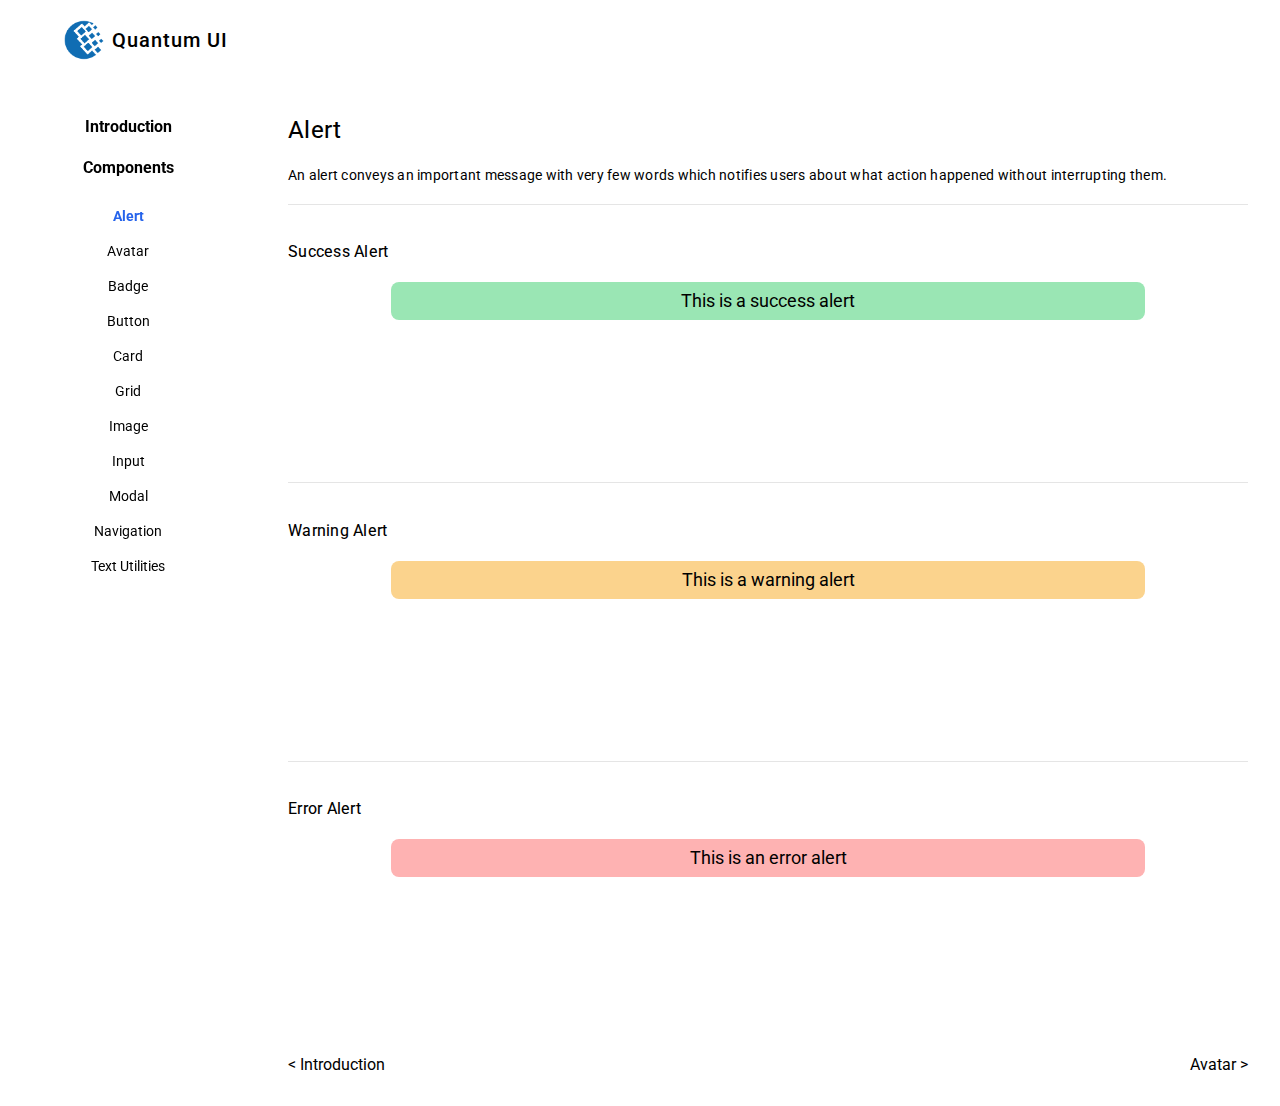
==== alert.html @ 5d537425 "Initial Commit" ====
<!DOCTYPE html>
<html lang="en">
<head>
    <meta charset="UTF-8">
    <meta http-equiv="X-UA-Compatible" content="IE=edge">
    <meta name="viewport" content="width=device-width, initial-scale=1.0">
    <title>Quantum UI</title>
    <link rel="stylesheet" href="style.css">
    <link rel="stylesheet" href="components/components.css">
    <link rel="icon" href="./static/images/logo3.png" type="image/icon type">
    <link rel="stylesheet" href="//use.fontawesome.com/releases/v5.15.3/css/all.css">
</head>
<body>
    <div class="main">
        <nav class="navigation">
            <a class="link" href="./index.html">
                <div class="brand-name">
                    <img class="img-logo" src="static/images/logo3.png" />
                    <span class="navbrand">Quantum UI</span>
                </div>
            </a>
            <!-- <ul class="list-non-bullet">
                <li class="list-item-inline"><a class="link" href="#">Home</a></li>
                <li class="list-item-inline"><a class="link" href="./introduction.html">Docs</a></li>
                <li class="list-item-inline"><a class="link" href="#"><i class="fab fa-github fa-lg"></i></a></li>
            </ul> -->
        </nav>
        <div class="sidebar">
            <h4 style="text-align:center"><a class="link" href="index.html">Introduction</a></h4>
            <h4 style="text-align:center">Components</h4>
            <ul class="list-non-bullet list-sidebar">
                <li class="sidebar-item">
                    <a class="sidebar-link link-active" href="./alert.html">Alert</a>
                </li>
                <li class="sidebar-item">
                    <a class="sidebar-link" href="./avatar.html">Avatar</a>
                </li>
                <li class="sidebar-item">
                    <a class="sidebar-link" href="./badge.html">Badge</a>
                </li>
                <li class="sidebar-item">
                    <a class="sidebar-link" href="./button.html">Button</a>
                </li>
                <li class="sidebar-item">
                    <a class="sidebar-link" href="./card.html">Card</a>
                </li>
                <li class="sidebar-item">
                    <a class="sidebar-link" href="./grid.html">Grid</a>
                </li>
                <li class="sidebar-item">
                    <a class="sidebar-link" href="./image.html">Image</a>
                </li>
                <li class="sidebar-item">
                    <a class="sidebar-link" href="./input.html">Input</a>
                </li>
                <li class="sidebar-item">
                    <a class="sidebar-link" href="./modal.html">Modal</a>
                </li>
                <li class="sidebar-item">
                    <a class="sidebar-link" href="./navigation.html">Navigation</a>
                </li>
                <li class="sidebar-item">
                    <a class="sidebar-link" href="./text-utilities.html">Text Utilities</a>
                </li>
            </ul>
        </div>

        <div class="component-desc">
            <h2 class="heading">Alert</h2>
            <div class="description">An alert conveys an important message with very few words which notifies users about what action happened without interrupting them.</div>
            <div class="divider"></div>
            <div class="alert-container">
                <h4 class="heading">Success Alert</h4>
                <div style="width:75%; margin:0 auto" class="alert alert-success">
                    This is a success alert
                </div>
                <div class="carbon-container">
                    <iframe class="iframe"
                        src="https://carbon.now.sh/embed?bg=rgba%28255%2C255%2C255%2C0%29&t=blackboard&wt=none&l=javascript&ds=false&dsyoff=20px&dsblur=68px&wc=true&wa=true&pv=0px&ph=0px&ln=false&fl=1&fm=Hack&fs=14.5px&lh=133%25&si=false&es=2x&wm=false&code=%253Cdiv%2520class%253D%2522alert%2520alert-success%2522%253EThis%2520is%2520a%2520success%2520alert%253C%252Fdiv%253E"
                        style="width: 100%;height:110px;border:0; transform: scale(1); overflow:hidden;"
                        sandbox="allow-scripts allow-same-origin">
                    </iframe>   
                </div>
                <div class="divider"></div>
                <h4 class="heading">Warning Alert</h4>
                <div style="width:75%; margin:0 auto" class="alert alert-warning">
                    This is a warning alert
                </div>
                <div class="carbon-container">
                    <iframe class="iframe"
                        src="https://carbon.now.sh/embed?bg=rgba%28255%2C255%2C255%2C0%29&t=blackboard&wt=none&l=javascript&ds=false&dsyoff=20px&dsblur=68px&wc=true&wa=true&pv=0px&ph=0px&ln=false&fl=1&fm=Hack&fs=14.5px&lh=133%25&si=false&es=2x&wm=false&code=%253Cdiv%2520class%253D%2522alert%2520alert-warning%2522%253EThis%2520is%2520a%2520warning%2520alert%253C%252Fdiv%253E"
                        style="width: 100%;height:110px;border:0; transform: scale(1); overflow:hidden;"
                        sandbox="allow-scripts allow-same-origin">
                    </iframe>
                </div>
                <div class="divider"></div>
                <h4 class="heading">Error Alert</h4>
                <div style="width:75%; margin:0 auto" class="alert alert-error">
                    This is an error alert
                </div>
                <div class="carbon-container">
                    <iframe class="iframe"
                        src="https://carbon.now.sh/embed?bg=rgba%28255%2C255%2C255%2C0%29&t=blackboard&wt=none&l=javascript&ds=false&dsyoff=20px&dsblur=68px&wc=true&wa=true&pv=0px&ph=0px&ln=false&fl=1&fm=Hack&fs=14.5px&lh=133%25&si=false&es=2x&wm=false&code=%253Cdiv%2520class%253D%2522alert%2520alert-error%2522%253EThis%2520is%2520an%2520error%2520alert%253C%252Fdiv%253E"
                        style="width: 100%;height:110px;border:0; transform: scale(1); overflow:hidden;"
                        sandbox="allow-scripts allow-same-origin">
                    </iframe>
                </div>

                <footer class="footer">
                    <a class="link footer-link" href="./index.html">< Introduction</a>
                    <a class="link footer-link"  href="./avatar.html">Avatar ></a>
                </footer>
            </div>
        </div>
    </div>
</body>
</html>
---- style.css ----
@import url('https://fonts.googleapis.com/css2?family=Roboto:wght@300;400;500;700&display=swap');

:root{
    --content-color:#F9FAFB;
    --nav-color:#111827;
}

body{
    margin:0;
    font-family: 'Roboto', sans-serif;
    /* background-color:var(--content-color); */
    box-sizing: border-box;
}

.main{
    display:grid;
    grid-template-columns: 20% 80%;
    grid-template-areas: 
                "nav nav "
                "sidebar description ";
    margin:auto;
    /* width:95% */
    
}

.intro{
    padding:1.5rem 0;
    width:100%;
    margin:0 auto;
    flex-grow: 1;
}

.import-url{
    border:1px solid black;
    padding:1rem;
    text-align:center;
    background-color:lightblue;
    font-size:17px;
    width:90%;
    word-break: break-all;
    margin: auto;
}

.navigation{
    padding:0.5rem 1rem;
    display: flex;
    justify-content:space-between;
    align-items:center;
    grid-area: nav;
    margin-bottom: 1rem;
    /* border-bottom: 1px solid var(--gray); */
    /* background-color:var(--primary-color); */
    /* color:white;
    background-color: #121214; */
}

.brand-name{
    display: inline-flex;
    align-items: center;
    margin:0.75rem 0;
    cursor: pointer;

}
.navbrand{
    margin-left:0.5rem;
    font-weight: 500;
    font-size: 1.25rem;
    letter-spacing: 1px;
}

.heading{
    font-weight:425;
    letter-spacing: 0.25px;
}

.img-logo{
    margin-left: 3rem;
    width: 2.5rem;
    padding:0;
}

.link{
    color:black;
    text-decoration:none;
}

.navigation .link:hover{
    font-weight: 700;
}

.navigation .active{
    font-weight: 700;
}

.sidebar{
    grid-area: sidebar;
    margin:0 auto;
    overflow-y:auto;
    height:100vh;
    position: sticky;
    top:5%;
}

.list-sidebar{
    margin-block-start: 0;
    margin-block-end: 0;
    padding-inline-start: 0;
    text-align: center;
}

.sidebar-item{
    padding:0.5rem 1rem;
}

.sidebar-link{
    color:black;
    text-decoration:none;
    font-size: 0.9rem;
    padding:0.5rem;
    /* font-weight: 400; */
}

.sidebar-link:hover{
    font-weight: bold;
    color: var(--primary-color);
}

.link-active{
    font-weight: bold;
    color: var(--primary-color);
}

.component-desc{
    display: flex;
    flex-direction: column;
    
    grid-area: description;
    padding:0 2rem;
    /* background-color: var(--content-color); */
}

.avatar-container{
    display: flex;
    justify-content:space-evenly;
    align-items:center;
}

.alert-container{
    display: flex;
    flex-direction: column;
    /* margin-top: 2rem; */
}

.carbon-container{
    max-width:100%;
    margin-top:2rem;
}

.btn-fl{
    width:40px;
    height:40px;
    border-radius: 50%;
    font-size: x-large;
    text-align: center;
    border:none;
    background-color:var(--dark-gray);
    cursor: pointer;
    margin:1rem 0 0;
}

.footer{
    display: flex;
    justify-content:space-between;
    margin:2rem 0;
}


.footer-link:hover{
    color: var(--primary-color);
    font-weight: bold;
}

.description{
    font-weight:400;
    font-size:0.9rem;
    line-height: 1.5rem;
    letter-spacing:0.25px;
}

.divider{
    background-color:rgba(0, 0, 0, 0.1);
    height:1px;
    margin: 1rem 0;
    width:100%;

}



@media screen and (max-width: 768px) {

    .sidebar{
        display:none;
    }

    .img-logo{
        margin-left:0.5rem;
    }

    .main{
        display:flex;
        flex-direction: column;
    }

    .intro{
        width:100%;
        margin:0 auto;
        flex-grow: 1;
    }
    
    .import-url{
        border:1px solid black;
        padding:1rem;
        text-align:center;
        background-color:lightblue;
        font-size:17px;
        width:80%;
        word-break: break-all;
        margin:auto;
    }

}
---- components/components.css ----
:root{
    --primary-color: #2563EB;
    /* --primary-color:#03045e; */
    --off-white: #F3F4F6;
    --dark-gray: #6B7280;
    --gray: gray;
}

body{
    box-sizing: border-box;
}

/* Avatars */

.avatar-circular{
    border-radius: 50%;
}

.avatar-rounded{
    border-radius: 15%;
}

.avatar-sm{
    width:50px;
    height:50px;
}

.avatar-md{
    width:75px;
    height:75px;
}

.avatar-lg{
    width:100px;
    height:100px;
}

/* Alerts */

.alert{
    border:1px solid transparent;
    padding:0.5rem 1rem;
    margin:0.5rem 0;
    border-radius: 0.5rem;
    text-align: center;
    width: 45%;
    font-size:1.1rem;
}

.alert-success{
    background-color:#9ae6b4;
}

.alert-warning{
    background-color:#fbd38d;
}

.alert-error{
    background-color:#feb2b2;
}

/* Badges */

.badge{
    border: 1px solid transparent;
    background-color: var(--gray);
    padding: 0.2rem 0.4rem;
    /* border-radius:0.2rem; */
    border-top-right-radius: 1rem;
    border-bottom-right-radius: 1rem;
    color:white;
    font-weight: bold;
    font-size:0.7rem;
    text-transform: uppercase;
    width: 30px;
}

.badge-icon{
    position:relative;
    display: flex;
    align-items: center;
    justify-content: center; 
    width: 50px;
    height: 50px;
    /*
    background: #dddddd;
    border: none;
    border-radius: 50%;
    margin:0.5rem 0; */
}

.badge-icon:hover{
    cursor:pointer;
}

.badge-icon:active{
    background-color: #cccccc;
}

.icon{
    width:35px;
    height:35px;
}

.badge-top{
    position:absolute;
    border: 2px solid white;
    top: 0px;
    right:3px;
    width: 20px;
    height: 20px;
    background: red;
    display: flex;
    justify-content:center;
    align-items: center;
    color:white;
    border-radius:50%;
    font-size: small;
}

.badge-avatar{
    position: relative;
    display: flex;
    width: 50px;
    height: 50px;
    border-radius: 50%;
    justify-content:center;
    align-items: center;
    margin:0 1rem;
}

.badge-bottom{
    position:absolute;
    border: 2px solid white;
    bottom:-2px;
    right:1px;
    width: 11px;
    height: 11px;
    display: flex;
    justify-content:center;
    align-items: center;
    color:white;
    border-radius:50%;
}

.online{
    background-color: rgb(4, 224, 4);
}

.offline{
    background-color: rgb(224, 4, 4);
}

.btn{
    border:none;
    padding:0.5rem 1rem;
    cursor:pointer;
    margin:0.5rem
}

.btn-sm{
    width:5rem;
    word-wrap: break-word;
}

.btn-md{
    width:7rem;
    word-wrap: break-word;
}

.btn-lg{
    width:9rem;
    word-wrap: break-word;
}

.btn:hover{
    /* border: 1px solid black; */
    opacity: 0.9;
}

.btn:active{
    transform: scale(0.98);
}

.btn-primary{
    background-color:var(--primary-color);
    border-radius: 0.25rem;
}

.btn-secondary{
    background-color:var(--gray);
    border-radius: 0.25rem;
}

.icon1{
    width:15px;
    height:15px;
}

.btn-icon{
    text-align: center;
    background-color:var(--off-white);
    border: 1px solid var(--dark-gray);
    border-radius: 0.25rem;
    padding:0.5rem 1rem;
}

.float-action{
    position: relative;
}

.btn-float{
    position: fixed;
    width:40px;
    height:40px;
    border-radius: 50%;
    bottom:0.5rem;
    right:1rem;
    font-size: x-large;
    text-align: center;
    border:none;
    outline:none;
    background-color:var(--dark-gray);
    cursor: pointer;
}

.btn-float:hover{
    transform: scale(1.1);
}

.btn-float:active{
    background-color:var(--primary-color);
}

/* Cards */

.card-list{
    display:flex;
    margin-bottom:3rem; 
    flex-wrap: wrap;
}

.card{
    border:1px solid var(--gray);
    position:relative;
    width:14rem;
    display: flex;
    flex-direction: column;
    /* height: 375px; */
    align-items: center;
    justify-content:center;
    margin:0 1rem;

}

.card-text{
    display: flex;
    flex-direction: column;
    justify-content: space-between;
    width: 100%;
    background-color:white;
}

.card-img{
    width:100%;
    /* height:280px; */
}

.card-title{
    padding:0;
    margin: 0.3rem 0;
}

.card-description{
    margin:0.3rem 0;
}

.card-price{
    margin:0;
    font-weight: bold;
}

.card-badge{
    position:absolute;
    top:30px;
    left:0px;
    background-color:var(--primary-color);
}

.card-dismiss{
    position:absolute;
    top:0px;
    right:5px;
    width:20px;
    height:20px;
    text-align: center;
}

.card-shadow{
    box-shadow: 0px 0px 20px black;
}

.card-horizontal{
    /* border:1px solid black; */
    position:relative;
    width:23rem;
    display: flex;
    /* align-items: center; */
    justify-content:center;
    margin:0 1rem;
}

.card-horizontal-img{
    width:10rem;
}

.card-text-horizontal{
    background-color:white;
}

/* Images */
.img-container{
    display: flex;
    justify-content: center;
    margin:2rem 0;
}

.img-responsive{
    width:40%;
    margin: 0 2rem;
}

.img-circular{
    margin: 0 1rem;
    border-radius:50%;
}

.img-small{
    width:75px;
    height:75px;
}

.img-medium{
    width:100px;
    height:100px;
}

.img-large{
    width:150px;
    height:150px;
}

/* Input */

.input-container{
    position:relative;
    margin:1rem 0;
}

.input-container .input-normal{
    padding:0.75rem 1rem;
    border:1px solid gray;
    outline:none;
    border-radius: 0.5rem;
    width:20%;
}

.input-normal:focus{
    border:2px solid var(--primary-color);
}

.input-container label{
    position: absolute;
    left: 0.75rem;
    top: 0.75rem;
    background-color: white;
    color: var(--gray);
    transition: all 0.2s ease-in-out;
}

.input-normal:focus+label {
    top:-8px;
    padding: 0 0.2rem;
    color:var(--primary-color);
}

.input-container .input-error{
    padding:0.75rem 1rem;
    border:1px solid red;
    outline:none;
    border-radius: 0.5rem;
    width:20%;
}

.input-error:focus{
    border:2px solid red;
}

.input-error:focus+label {
    top:-8px;
    padding: 0 0.3rem;
    color:red;
}

.input-container .label-error{
    color:#F87171;
}

/* Navigation */

.navbar{
    background-color:var(--primary-color);
    padding:0.5rem 1rem;
    display: flex;
    justify-content:space-between;
    align-items:center;
    color:white;
    border-radius:1rem;
}

.navbar .nav-brand{
    font-size:1.2rem;
    font-weight: 550;
    cursor: pointer;
}

.list-non-bullet{
    list-style: none;
    padding-inline-start: 0;
}

.list-item-inline{
    display: inline;
    margin:0 0.75rem;
}

.navbar .link{
    color:white;
    text-decoration:none;
}

.navbar .link:hover{
    border:1px solid var(--primary-color);
    background-color:#3B82F6;
    padding:0.3rem 0.75rem;
    border-radius:0.5rem;
    font-weight: bold;
}

.navbar .link-active{
    border:1px solid var(--primary-color);
    background-color:#3B82F6;
    padding:0.5rem 1rem;
    border-radius:0.5rem;
    font-weight: bold;
}


.modal{
    position: relative;
    display:flex;
    flex-direction: column;
    border:1px solid black;
    max-width: 70vh;
    height:auto;
    bottom:5%;
    margin:2.5rem 0 1rem;
}

.modal .modal-title{
    display:flex;
    background-color:black;
    color:white;
    padding:1rem 0.5rem;
    font-size: 1.25rem;
}

.modal-title > .btn-close{
    position:absolute;
    top:1.3rem;
    right:1rem;
    border: none;
    background-color: none;
    outline:none;
}

.modal-body{
    padding:1rem ;
}

.modal-body button{
    background-color:black;
    color:white;
    border:none;
    outline:none;
    padding:0.5rem 1rem;
    margin:1rem 0rem;
    font-size: 1rem;
}

.grid-column-3{
    display:grid;
    grid-template-columns: 1fr 1fr 1fr; 
    grid-gap:2rem;
}

.grid-column-2{
    display:grid;
    grid-template-columns: 1fr 1fr; 
    grid-gap:2rem;
}

.grid-item{
    /* border:1px solid black; */
    background-color: var(--dark-gray);
    height:15vh;
    padding:1rem;
}

/* Text Utilities */
.heading-lg{
    font-size:2rem;
    /* font-size: 26px; */
    font-weight: bold;
}

.heading-md{
    font-size:1.5rem;
    /* font-size: 20px; */
    font-weight: bold;
}
.heading-sm{
    font-size:1.25rem;
    /* font-size: 16px; */
    font-weight: bold;
}

.text-small{
    font-size:13.5px;
}

.text-gray{
    color:var(--dark-gray);
}

.text-left{
    text-align:left;
}

.text-centre{
    text-align:center;
}

.text-right{
    text-align:right;
}

.simple-list{
    border:1px solid black;
    border-bottom: none;
    /* border-radius:0.5rem; */
    list-style: none;
    padding-inline-start:0;
    width:30vw;
}
.simple-list-item{
    border-bottom:1px solid black ;
    /* border-radius: 0.5rem; */
    padding:0.5rem;
    text-align: center;
}
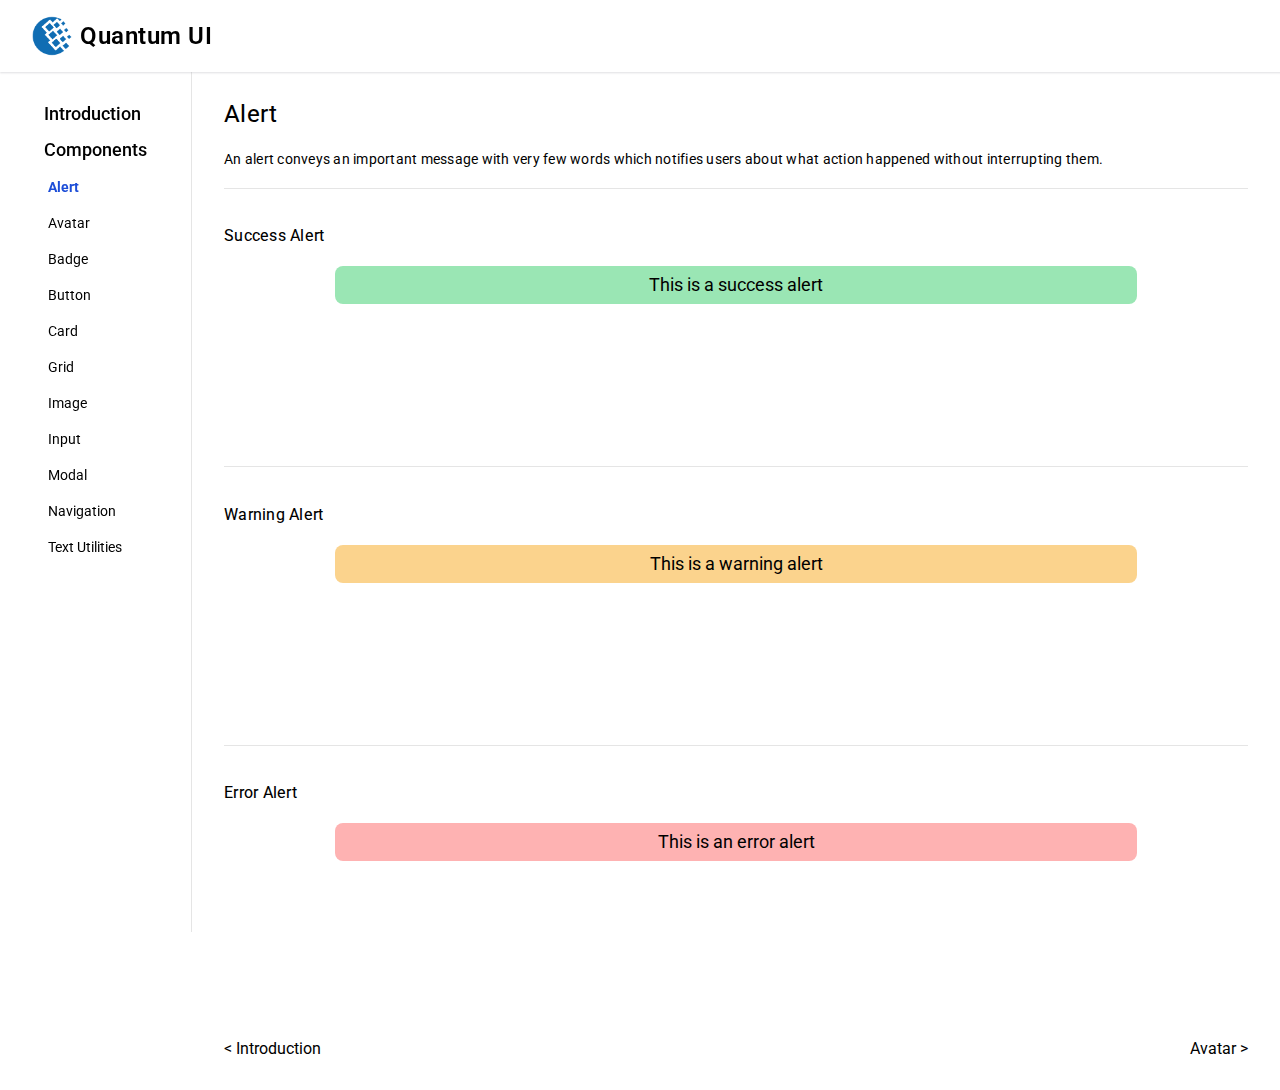
==== commit d57ff56a: "style: alignment of nav and sidebar in doc site" ====
--- a/alert.html
+++ b/alert.html
@@ -1,117 +1,151 @@
 <!DOCTYPE html>
 <html lang="en">
-<head>
-    <meta charset="UTF-8">
-    <meta http-equiv="X-UA-Compatible" content="IE=edge">
-    <meta name="viewport" content="width=device-width, initial-scale=1.0">
+  <head>
+    <meta charset="UTF-8" />
+    <meta http-equiv="X-UA-Compatible" content="IE=edge" />
+    <meta name="viewport" content="width=device-width, initial-scale=1.0" />
     <title>Quantum UI</title>
-    <link rel="stylesheet" href="style.css">
-    <link rel="stylesheet" href="components/components.css">
-    <link rel="icon" href="./static/images/logo3.png" type="image/icon type">
-    <link rel="stylesheet" href="//use.fontawesome.com/releases/v5.15.3/css/all.css">
-</head>
-<body>
+    <link rel="stylesheet" href="style.css" />
+    <link rel="stylesheet" href="components/components.css" />
+    <link rel="icon" href="./static/images/logo3.png" type="image/icon type" />
+    <link
+      rel="stylesheet"
+      href="//use.fontawesome.com/releases/v5.15.3/css/all.css"
+    />
+  </head>
+  <body>
     <div class="main">
-        <nav class="navigation">
-            <a class="link" href="./index.html">
-                <div class="brand-name">
-                    <img class="img-logo" src="static/images/logo3.png" />
-                    <span class="navbrand">Quantum UI</span>
-                </div>
-            </a>
-            <!-- <ul class="list-non-bullet">
+      <nav class="navigation">
+        <a class="link" href="./index.html">
+          <div class="brand-name">
+            <img class="img-logo" src="static/images/logo3.png" />
+            <span class="navbrand">Quantum UI</span>
+          </div>
+        </a>
+        <!-- <ul class="list-non-bullet">
                 <li class="list-item-inline"><a class="link" href="#">Home</a></li>
                 <li class="list-item-inline"><a class="link" href="./introduction.html">Docs</a></li>
                 <li class="list-item-inline"><a class="link" href="#"><i class="fab fa-github fa-lg"></i></a></li>
             </ul> -->
-        </nav>
-        <div class="sidebar">
-            <h4 style="text-align:center"><a class="link" href="index.html">Introduction</a></h4>
-            <h4 style="text-align:center">Components</h4>
-            <ul class="list-non-bullet list-sidebar">
-                <li class="sidebar-item">
-                    <a class="sidebar-link link-active" href="./alert.html">Alert</a>
-                </li>
-                <li class="sidebar-item">
-                    <a class="sidebar-link" href="./avatar.html">Avatar</a>
-                </li>
-                <li class="sidebar-item">
-                    <a class="sidebar-link" href="./badge.html">Badge</a>
-                </li>
-                <li class="sidebar-item">
-                    <a class="sidebar-link" href="./button.html">Button</a>
-                </li>
-                <li class="sidebar-item">
-                    <a class="sidebar-link" href="./card.html">Card</a>
-                </li>
-                <li class="sidebar-item">
-                    <a class="sidebar-link" href="./grid.html">Grid</a>
-                </li>
-                <li class="sidebar-item">
-                    <a class="sidebar-link" href="./image.html">Image</a>
-                </li>
-                <li class="sidebar-item">
-                    <a class="sidebar-link" href="./input.html">Input</a>
-                </li>
-                <li class="sidebar-item">
-                    <a class="sidebar-link" href="./modal.html">Modal</a>
-                </li>
-                <li class="sidebar-item">
-                    <a class="sidebar-link" href="./navigation.html">Navigation</a>
-                </li>
-                <li class="sidebar-item">
-                    <a class="sidebar-link" href="./text-utilities.html">Text Utilities</a>
-                </li>
-            </ul>
+      </nav>
+      <div class="sidebar">
+        <h4>
+          <a class="link" href="intro.html">Introduction</a>
+        </h4>
+        <h4>Components</h4>
+        <ul class="list-non-bullet list-sidebar">
+          <li class="sidebar-item">
+            <a class="sidebar-link link-active" href="./alert.html">Alert</a>
+          </li>
+          <li class="sidebar-item">
+            <a class="sidebar-link" href="./avatar.html">Avatar</a>
+          </li>
+          <li class="sidebar-item">
+            <a class="sidebar-link" href="./badge.html">Badge</a>
+          </li>
+          <li class="sidebar-item">
+            <a class="sidebar-link" href="./button.html">Button</a>
+          </li>
+          <li class="sidebar-item">
+            <a class="sidebar-link" href="./card.html">Card</a>
+          </li>
+          <li class="sidebar-item">
+            <a class="sidebar-link" href="./grid.html">Grid</a>
+          </li>
+          <li class="sidebar-item">
+            <a class="sidebar-link" href="./image.html">Image</a>
+          </li>
+          <li class="sidebar-item">
+            <a class="sidebar-link" href="./input.html">Input</a>
+          </li>
+          <li class="sidebar-item">
+            <a class="sidebar-link" href="./modal.html">Modal</a>
+          </li>
+          <li class="sidebar-item">
+            <a class="sidebar-link" href="./navigation.html">Navigation</a>
+          </li>
+          <li class="sidebar-item">
+            <a class="sidebar-link" href="./text-utilities.html"
+              >Text Utilities</a
+            >
+          </li>
+        </ul>
+      </div>
+
+      <div class="component-desc">
+        <h2 class="heading">Alert</h2>
+        <div class="description">
+          An alert conveys an important message with very few words which
+          notifies users about what action happened without interrupting them.
         </div>
+        <div class="divider"></div>
+        <div class="alert-container">
+          <h4 class="heading">Success Alert</h4>
+          <div style="width: 75%; margin: 0 auto" class="alert alert-success">
+            This is a success alert
+          </div>
+          <div class="carbon-container">
+            <iframe
+              class="iframe"
+              src="https://carbon.now.sh/embed?bg=rgba%28255%2C255%2C255%2C0%29&t=blackboard&wt=none&l=javascript&ds=false&dsyoff=20px&dsblur=68px&wc=true&wa=true&pv=0px&ph=0px&ln=false&fl=1&fm=Hack&fs=14.5px&lh=133%25&si=false&es=2x&wm=false&code=%253Cdiv%2520class%253D%2522alert%2520alert-success%2522%253EThis%2520is%2520a%2520success%2520alert%253C%252Fdiv%253E"
+              style="
+                width: 100%;
+                height: 110px;
+                border: 0;
+                transform: scale(1);
+                overflow: hidden;
+              "
+              sandbox="allow-scripts allow-same-origin"
+            >
+            </iframe>
+          </div>
+          <div class="divider"></div>
+          <h4 class="heading">Warning Alert</h4>
+          <div style="width: 75%; margin: 0 auto" class="alert alert-warning">
+            This is a warning alert
+          </div>
+          <div class="carbon-container">
+            <iframe
+              class="iframe"
+              src="https://carbon.now.sh/embed?bg=rgba%28255%2C255%2C255%2C0%29&t=blackboard&wt=none&l=javascript&ds=false&dsyoff=20px&dsblur=68px&wc=true&wa=true&pv=0px&ph=0px&ln=false&fl=1&fm=Hack&fs=14.5px&lh=133%25&si=false&es=2x&wm=false&code=%253Cdiv%2520class%253D%2522alert%2520alert-warning%2522%253EThis%2520is%2520a%2520warning%2520alert%253C%252Fdiv%253E"
+              style="
+                width: 100%;
+                height: 110px;
+                border: 0;
+                transform: scale(1);
+                overflow: hidden;
+              "
+              sandbox="allow-scripts allow-same-origin"
+            >
+            </iframe>
+          </div>
+          <div class="divider"></div>
+          <h4 class="heading">Error Alert</h4>
+          <div style="width: 75%; margin: 0 auto" class="alert alert-error">
+            This is an error alert
+          </div>
+          <div class="carbon-container">
+            <iframe
+              class="iframe"
+              src="https://carbon.now.sh/embed?bg=rgba%28255%2C255%2C255%2C0%29&t=blackboard&wt=none&l=javascript&ds=false&dsyoff=20px&dsblur=68px&wc=true&wa=true&pv=0px&ph=0px&ln=false&fl=1&fm=Hack&fs=14.5px&lh=133%25&si=false&es=2x&wm=false&code=%253Cdiv%2520class%253D%2522alert%2520alert-error%2522%253EThis%2520is%2520an%2520error%2520alert%253C%252Fdiv%253E"
+              style="
+                width: 100%;
+                height: 110px;
+                border: 0;
+                transform: scale(1);
+                overflow: hidden;
+              "
+              sandbox="allow-scripts allow-same-origin"
+            >
+            </iframe>
+          </div>
 
-        <div class="component-desc">
-            <h2 class="heading">Alert</h2>
-            <div class="description">An alert conveys an important message with very few words which notifies users about what action happened without interrupting them.</div>
-            <div class="divider"></div>
-            <div class="alert-container">
-                <h4 class="heading">Success Alert</h4>
-                <div style="width:75%; margin:0 auto" class="alert alert-success">
-                    This is a success alert
-                </div>
-                <div class="carbon-container">
-                    <iframe class="iframe"
-                        src="https://carbon.now.sh/embed?bg=rgba%28255%2C255%2C255%2C0%29&t=blackboard&wt=none&l=javascript&ds=false&dsyoff=20px&dsblur=68px&wc=true&wa=true&pv=0px&ph=0px&ln=false&fl=1&fm=Hack&fs=14.5px&lh=133%25&si=false&es=2x&wm=false&code=%253Cdiv%2520class%253D%2522alert%2520alert-success%2522%253EThis%2520is%2520a%2520success%2520alert%253C%252Fdiv%253E"
-                        style="width: 100%;height:110px;border:0; transform: scale(1); overflow:hidden;"
-                        sandbox="allow-scripts allow-same-origin">
-                    </iframe>   
-                </div>
-                <div class="divider"></div>
-                <h4 class="heading">Warning Alert</h4>
-                <div style="width:75%; margin:0 auto" class="alert alert-warning">
-                    This is a warning alert
-                </div>
-                <div class="carbon-container">
-                    <iframe class="iframe"
-                        src="https://carbon.now.sh/embed?bg=rgba%28255%2C255%2C255%2C0%29&t=blackboard&wt=none&l=javascript&ds=false&dsyoff=20px&dsblur=68px&wc=true&wa=true&pv=0px&ph=0px&ln=false&fl=1&fm=Hack&fs=14.5px&lh=133%25&si=false&es=2x&wm=false&code=%253Cdiv%2520class%253D%2522alert%2520alert-warning%2522%253EThis%2520is%2520a%2520warning%2520alert%253C%252Fdiv%253E"
-                        style="width: 100%;height:110px;border:0; transform: scale(1); overflow:hidden;"
-                        sandbox="allow-scripts allow-same-origin">
-                    </iframe>
-                </div>
-                <div class="divider"></div>
-                <h4 class="heading">Error Alert</h4>
-                <div style="width:75%; margin:0 auto" class="alert alert-error">
-                    This is an error alert
-                </div>
-                <div class="carbon-container">
-                    <iframe class="iframe"
-                        src="https://carbon.now.sh/embed?bg=rgba%28255%2C255%2C255%2C0%29&t=blackboard&wt=none&l=javascript&ds=false&dsyoff=20px&dsblur=68px&wc=true&wa=true&pv=0px&ph=0px&ln=false&fl=1&fm=Hack&fs=14.5px&lh=133%25&si=false&es=2x&wm=false&code=%253Cdiv%2520class%253D%2522alert%2520alert-error%2522%253EThis%2520is%2520an%2520error%2520alert%253C%252Fdiv%253E"
-                        style="width: 100%;height:110px;border:0; transform: scale(1); overflow:hidden;"
-                        sandbox="allow-scripts allow-same-origin">
-                    </iframe>
-                </div>
-
-                <footer class="footer">
-                    <a class="link footer-link" href="./index.html">< Introduction</a>
-                    <a class="link footer-link"  href="./avatar.html">Avatar ></a>
-                </footer>
-            </div>
+          <footer class="footer">
+            <a class="link footer-link" href="./intro.html">< Introduction</a>
+            <a class="link footer-link" href="./avatar.html">Avatar ></a>
+          </footer>
         </div>
+      </div>
     </div>
-</body>
-</html>+  </body>
+</html>
--- a/style.css
+++ b/style.css
@@ -1,238 +1,295 @@
-@import url('https://fonts.googleapis.com/css2?family=Roboto:wght@300;400;500;700&display=swap');
-
-:root{
-    --content-color:#F9FAFB;
-    --nav-color:#111827;
-}
-
-body{
-    margin:0;
-    font-family: 'Roboto', sans-serif;
-    /* background-color:var(--content-color); */
-    box-sizing: border-box;
-}
-
-.main{
-    display:grid;
+@import url("https://fonts.googleapis.com/css2?family=Roboto:wght@300;400;500;700&display=swap");
+
+:root {
+  --content-color: #f9fafb;
+  --nav-color: #111827;
+}
+
+body {
+  margin: 0;
+  font-family: "Roboto", sans-serif;
+  /* background-color:var(--content-color); */
+  box-sizing: border-box;
+}
+
+.home {
+  max-width: 30rem;
+  min-height: 100vh;
+  margin: 0 auto;
+  text-align: center;
+}
+
+.home-logo {
+  max-width: 7.5rem;
+}
+
+.home-title {
+  font-size: 2.5rem;
+  margin-block-start: 0.5rem;
+  margin-block-end: 0.25rem;
+  opacity: 0.9;
+  letter-spacing: 1px;
+}
+
+.home-description {
+  text-align: center;
+  line-height: 1.5rem;
+  font-weight: 400;
+  letter-spacing: 0.5px;
+}
+
+.home-btn {
+  padding: 0.75rem 1.5rem;
+  /* font-size: 1rem; */
+  border: 2px solid var(--primary-color);
+  text-transform: uppercase;
+  border-radius: 5px;
+  color: var(--primary-color);
+  background-color: white;
+  cursor: pointer;
+  transition: all 0.5s ease-in-out;
+}
+
+.home-btn:hover {
+  transform: scale(1.1);
+}
+
+.main {
+  display: grid;
+  grid-template-columns: 15% 85%;
+  grid-template-areas:
+    "nav nav "
+    "sidebar description ";
+  margin: auto;
+  /* width:95% */
+}
+
+.intro {
+  padding: 1.5rem 0;
+  width: 100%;
+  margin: 0 auto;
+  flex-grow: 1;
+}
+
+.import-url {
+  border: 1px solid black;
+  padding: 1rem;
+  text-align: center;
+  background-color: lightblue;
+  font-size: 17px;
+  width: 90%;
+  word-break: break-all;
+  margin: auto;
+}
+
+.navigation {
+  padding: 0.5rem 1rem;
+  display: flex;
+  justify-content: space-between;
+  align-items: center;
+  grid-area: nav;
+  position: fixed;
+  height: 3.5rem;
+  background-color: var(--white);
+  width: 100vw;
+  z-index: 1;
+  box-shadow: 0 1px 2px 0 rgb(148 150 159 / 30%);
+  /* border-bottom: 1px solid var(--gray); */
+  /* background-color:var(--primary-color); */
+  /* color:white;
+    background-color: #121214; */
+}
+
+.brand-name {
+  display: inline-flex;
+  align-items: center;
+  margin: 0.75rem 0;
+  cursor: pointer;
+}
+.navbrand {
+  margin-left: 0.5rem;
+  font-weight: 600;
+  font-size: 1.5rem;
+  letter-spacing: 0.5px;
+}
+
+.heading {
+  font-weight: 425;
+  letter-spacing: 0.25px;
+}
+
+.img-logo {
+  margin-left: 1rem;
+  width: 2.5rem;
+  padding: 0;
+}
+
+.link {
+  color: black;
+  text-decoration: none;
+}
+
+.navigation .link:hover {
+  font-weight: 700;
+}
+
+.navigation .active {
+  font-weight: 700;
+}
+
+.sidebar {
+  grid-area: sidebar;
+  padding-left: 1.5rem;
+  overflow-y: auto;
+  height: calc(100vh - 3rem);
+  position: sticky;
+  top: 4rem;
+  padding-top: 1rem;
+  margin-top: 4rem;
+  font-size: 1.1rem;
+  border-right: 1px solid var(--divider-color);
+}
+
+.sidebar > h4:first-of-type {
+  padding-top: 1.5rem;
+}
+
+.sidebar > h4 {
+  padding: 0.5rem 1.25rem;
+  margin-block-start: 0em;
+  margin-block-end: 0em;
+  font-weight: 500;
+}
+
+.list-sidebar {
+  margin-block-start: 0;
+  margin-block-end: 0;
+  padding-inline-start: 0;
+}
+
+.sidebar-item {
+  padding: 0.5rem 1rem;
+}
+
+.sidebar-link {
+  color: black;
+  text-decoration: none;
+  font-size: 0.9rem;
+  padding: 0.5rem;
+  /* font-weight: 400; */
+}
+
+.sidebar-link:hover {
+  font-weight: bold;
+  color: var(--primary-color);
+}
+
+.link-active {
+  font-weight: bold;
+  color: var(--primary-color);
+}
+
+.component-desc {
+  display: flex;
+  flex-direction: column;
+  grid-area: description;
+  padding: 0 2rem;
+  margin-top: 5rem;
+  /* background-color: var(--content-color); */
+}
+
+.avatar-container {
+  display: flex;
+  justify-content: space-evenly;
+  align-items: center;
+}
+
+.alert-container {
+  display: flex;
+  flex-direction: column;
+  /* margin-top: 2rem; */
+}
+
+.carbon-container {
+  max-width: 100%;
+  margin-top: 2rem;
+}
+
+.btn-fl {
+  width: 40px;
+  height: 40px;
+  border-radius: 50%;
+  font-size: x-large;
+  text-align: center;
+  border: none;
+  background-color: var(--dark-gray);
+  cursor: pointer;
+  margin: 1rem 0 0;
+}
+
+.footer {
+  display: flex;
+  justify-content: space-between;
+  margin: 2rem 0;
+}
+
+.footer-link:hover {
+  color: var(--primary-color);
+  font-weight: bold;
+}
+
+.description {
+  font-weight: 400;
+  font-size: 0.9rem;
+  line-height: 1.5rem;
+  letter-spacing: 0.25px;
+}
+
+.divider {
+  background-color: var(--divider-color);
+  height: 1px;
+  margin: 1rem 0;
+  width: 100%;
+}
+
+@media screen and (min-width: 768px) and (max-width: 1024px) {
+  .img-logo {
+    margin-left: 0.5rem;
+  }
+
+  .main {
     grid-template-columns: 20% 80%;
-    grid-template-areas: 
-                "nav nav "
-                "sidebar description ";
-    margin:auto;
-    /* width:95% */
-    
-}
-
-.intro{
-    padding:1.5rem 0;
-    width:100%;
-    margin:0 auto;
+  }
+}
+
+@media screen and (max-width: 768px) {
+  .sidebar {
+    display: none;
+  }
+
+  .img-logo {
+    margin-left: 0.5rem;
+  }
+
+  .main {
+    display: flex;
+    flex-direction: column;
+  }
+
+  .intro {
+    width: 100%;
+    margin: 0 auto;
     flex-grow: 1;
-}
-
-.import-url{
-    border:1px solid black;
-    padding:1rem;
-    text-align:center;
-    background-color:lightblue;
-    font-size:17px;
-    width:90%;
+  }
+
+  .import-url {
+    border: 1px solid black;
+    padding: 1rem;
+    text-align: center;
+    background-color: lightblue;
+    font-size: 17px;
+    width: 80%;
     word-break: break-all;
     margin: auto;
-}
-
-.navigation{
-    padding:0.5rem 1rem;
-    display: flex;
-    justify-content:space-between;
-    align-items:center;
-    grid-area: nav;
-    margin-bottom: 1rem;
-    /* border-bottom: 1px solid var(--gray); */
-    /* background-color:var(--primary-color); */
-    /* color:white;
-    background-color: #121214; */
-}
-
-.brand-name{
-    display: inline-flex;
-    align-items: center;
-    margin:0.75rem 0;
-    cursor: pointer;
-
-}
-.navbrand{
-    margin-left:0.5rem;
-    font-weight: 500;
-    font-size: 1.25rem;
-    letter-spacing: 1px;
-}
-
-.heading{
-    font-weight:425;
-    letter-spacing: 0.25px;
-}
-
-.img-logo{
-    margin-left: 3rem;
-    width: 2.5rem;
-    padding:0;
-}
-
-.link{
-    color:black;
-    text-decoration:none;
-}
-
-.navigation .link:hover{
-    font-weight: 700;
-}
-
-.navigation .active{
-    font-weight: 700;
-}
-
-.sidebar{
-    grid-area: sidebar;
-    margin:0 auto;
-    overflow-y:auto;
-    height:100vh;
-    position: sticky;
-    top:5%;
-}
-
-.list-sidebar{
-    margin-block-start: 0;
-    margin-block-end: 0;
-    padding-inline-start: 0;
-    text-align: center;
-}
-
-.sidebar-item{
-    padding:0.5rem 1rem;
-}
-
-.sidebar-link{
-    color:black;
-    text-decoration:none;
-    font-size: 0.9rem;
-    padding:0.5rem;
-    /* font-weight: 400; */
-}
-
-.sidebar-link:hover{
-    font-weight: bold;
-    color: var(--primary-color);
-}
-
-.link-active{
-    font-weight: bold;
-    color: var(--primary-color);
-}
-
-.component-desc{
-    display: flex;
-    flex-direction: column;
-    
-    grid-area: description;
-    padding:0 2rem;
-    /* background-color: var(--content-color); */
-}
-
-.avatar-container{
-    display: flex;
-    justify-content:space-evenly;
-    align-items:center;
-}
-
-.alert-container{
-    display: flex;
-    flex-direction: column;
-    /* margin-top: 2rem; */
-}
-
-.carbon-container{
-    max-width:100%;
-    margin-top:2rem;
-}
-
-.btn-fl{
-    width:40px;
-    height:40px;
-    border-radius: 50%;
-    font-size: x-large;
-    text-align: center;
-    border:none;
-    background-color:var(--dark-gray);
-    cursor: pointer;
-    margin:1rem 0 0;
-}
-
-.footer{
-    display: flex;
-    justify-content:space-between;
-    margin:2rem 0;
-}
-
-
-.footer-link:hover{
-    color: var(--primary-color);
-    font-weight: bold;
-}
-
-.description{
-    font-weight:400;
-    font-size:0.9rem;
-    line-height: 1.5rem;
-    letter-spacing:0.25px;
-}
-
-.divider{
-    background-color:rgba(0, 0, 0, 0.1);
-    height:1px;
-    margin: 1rem 0;
-    width:100%;
-
-}
-
-
-
-@media screen and (max-width: 768px) {
-
-    .sidebar{
-        display:none;
-    }
-
-    .img-logo{
-        margin-left:0.5rem;
-    }
-
-    .main{
-        display:flex;
-        flex-direction: column;
-    }
-
-    .intro{
-        width:100%;
-        margin:0 auto;
-        flex-grow: 1;
-    }
-    
-    .import-url{
-        border:1px solid black;
-        padding:1rem;
-        text-align:center;
-        background-color:lightblue;
-        font-size:17px;
-        width:80%;
-        word-break: break-all;
-        margin:auto;
-    }
-
-}  
-
-
-
-
-
-
+  }
+}
--- a/components/components.css
+++ b/components/components.css
@@ -1,571 +1,646 @@
-:root{
-    --primary-color: #2563EB;
-    /* --primary-color:#03045e; */
-    --off-white: #F3F4F6;
-    --dark-gray: #6B7280;
-    --gray: gray;
-}
-
-body{
-    box-sizing: border-box;
+:root {
+  /* --primary-color: #2563eb; */
+  --primary-color: #1d4ed8;
+  --secondary-color: #111827;
+  --off-white: #f3f4f6;
+  --dark-gray: #6b7280;
+  --gray: gray;
+  --divider-color: rgba(0, 0, 0, 0.1);
+  --white: #ffffff;
+}
+
+body {
+  box-sizing: border-box;
+}
+
+.flex {
+  display: flex;
+}
+
+.flex-col {
+  flex-direction: column;
+}
+
+.flex-wrap {
+  flex-wrap: wrap;
+}
+
+.flex-center {
+  justify-content: center;
+  align-items: center;
+}
+
+.pointer {
+  cursor: pointer;
 }
 
 /* Avatars */
 
-.avatar-circular{
-    border-radius: 50%;
-}
-
-.avatar-rounded{
-    border-radius: 15%;
-}
-
-.avatar-sm{
-    width:50px;
-    height:50px;
-}
-
-.avatar-md{
-    width:75px;
-    height:75px;
-}
-
-.avatar-lg{
-    width:100px;
-    height:100px;
+.avatar-circular {
+  border-radius: 50%;
+}
+
+.avatar-rounded {
+  border-radius: 15%;
+}
+
+.avatar-sm {
+  width: 50px;
+  height: 50px;
+}
+
+.avatar-md {
+  width: 75px;
+  height: 75px;
+}
+
+.avatar-lg {
+  width: 100px;
+  height: 100px;
 }
 
 /* Alerts */
 
-.alert{
-    border:1px solid transparent;
-    padding:0.5rem 1rem;
-    margin:0.5rem 0;
-    border-radius: 0.5rem;
-    text-align: center;
-    width: 45%;
-    font-size:1.1rem;
-}
-
-.alert-success{
-    background-color:#9ae6b4;
-}
-
-.alert-warning{
-    background-color:#fbd38d;
-}
-
-.alert-error{
-    background-color:#feb2b2;
+.alert {
+  border: 1px solid transparent;
+  padding: 0.5rem 1rem;
+  margin: 0.5rem 0;
+  border-radius: 0.5rem;
+  text-align: center;
+  width: 45%;
+  font-size: 1.1rem;
+}
+
+.alert-success {
+  background-color: #9ae6b4;
+}
+
+.alert-warning {
+  background-color: #fbd38d;
+}
+
+.alert-error {
+  background-color: #feb2b2;
 }
 
 /* Badges */
 
-.badge{
-    border: 1px solid transparent;
-    background-color: var(--gray);
-    padding: 0.2rem 0.4rem;
-    /* border-radius:0.2rem; */
-    border-top-right-radius: 1rem;
-    border-bottom-right-radius: 1rem;
-    color:white;
-    font-weight: bold;
-    font-size:0.7rem;
-    text-transform: uppercase;
-    width: 30px;
-}
-
-.badge-icon{
-    position:relative;
-    display: flex;
-    align-items: center;
-    justify-content: center; 
-    width: 50px;
-    height: 50px;
-    /*
+.badge {
+  border: 1px solid transparent;
+  background-color: var(--gray);
+  padding: 0.2rem 0.4rem;
+  /* border-radius:0.2rem; */
+  border-top-right-radius: 1rem;
+  border-bottom-right-radius: 1rem;
+  color: white;
+  font-weight: bold;
+  font-size: 0.7rem;
+  text-transform: uppercase;
+  width: 30px;
+}
+
+.badge-icon {
+  position: relative;
+  display: flex;
+  align-items: center;
+  justify-content: center;
+  width: 50px;
+  height: 50px;
+  /*
     background: #dddddd;
     border: none;
     border-radius: 50%;
     margin:0.5rem 0; */
 }
 
-.badge-icon:hover{
-    cursor:pointer;
-}
-
-.badge-icon:active{
-    background-color: #cccccc;
-}
-
-.icon{
-    width:35px;
-    height:35px;
-}
-
-.badge-top{
-    position:absolute;
-    border: 2px solid white;
-    top: 0px;
-    right:3px;
-    width: 20px;
-    height: 20px;
-    background: red;
-    display: flex;
-    justify-content:center;
-    align-items: center;
-    color:white;
-    border-radius:50%;
-    font-size: small;
-}
-
-.badge-avatar{
-    position: relative;
-    display: flex;
-    width: 50px;
-    height: 50px;
-    border-radius: 50%;
-    justify-content:center;
-    align-items: center;
-    margin:0 1rem;
-}
-
-.badge-bottom{
-    position:absolute;
-    border: 2px solid white;
-    bottom:-2px;
-    right:1px;
-    width: 11px;
-    height: 11px;
-    display: flex;
-    justify-content:center;
-    align-items: center;
-    color:white;
-    border-radius:50%;
-}
-
-.online{
-    background-color: rgb(4, 224, 4);
-}
-
-.offline{
-    background-color: rgb(224, 4, 4);
-}
-
-.btn{
-    border:none;
-    padding:0.5rem 1rem;
-    cursor:pointer;
-    margin:0.5rem
-}
-
-.btn-sm{
-    width:5rem;
-    word-wrap: break-word;
-}
-
-.btn-md{
-    width:7rem;
-    word-wrap: break-word;
-}
-
-.btn-lg{
-    width:9rem;
-    word-wrap: break-word;
-}
-
-.btn:hover{
-    /* border: 1px solid black; */
-    opacity: 0.9;
-}
-
-.btn:active{
-    transform: scale(0.98);
-}
-
-.btn-primary{
-    background-color:var(--primary-color);
-    border-radius: 0.25rem;
-}
-
-.btn-secondary{
-    background-color:var(--gray);
-    border-radius: 0.25rem;
-}
-
-.icon1{
-    width:15px;
-    height:15px;
-}
-
-.btn-icon{
-    text-align: center;
-    background-color:var(--off-white);
-    border: 1px solid var(--dark-gray);
-    border-radius: 0.25rem;
-    padding:0.5rem 1rem;
-}
-
-.float-action{
-    position: relative;
-}
-
-.btn-float{
-    position: fixed;
-    width:40px;
-    height:40px;
-    border-radius: 50%;
-    bottom:0.5rem;
-    right:1rem;
-    font-size: x-large;
-    text-align: center;
-    border:none;
-    outline:none;
-    background-color:var(--dark-gray);
-    cursor: pointer;
-}
-
-.btn-float:hover{
-    transform: scale(1.1);
-}
-
-.btn-float:active{
-    background-color:var(--primary-color);
+.badge-icon:hover {
+  cursor: pointer;
+}
+
+.badge-icon:active {
+  background-color: #cccccc;
+}
+
+.icon {
+  width: 35px;
+  height: 35px;
+}
+
+.badge-top {
+  position: absolute;
+  border: 2px solid white;
+  top: 0px;
+  right: 3px;
+  width: 20px;
+  height: 20px;
+  background: red;
+  display: flex;
+  justify-content: center;
+  align-items: center;
+  color: white;
+  border-radius: 50%;
+  font-size: small;
+}
+
+.badge-avatar {
+  position: relative;
+  display: flex;
+  width: 50px;
+  height: 50px;
+  border-radius: 50%;
+  justify-content: center;
+  align-items: center;
+  margin: 0 1rem;
+}
+
+.badge-bottom {
+  position: absolute;
+  border: 2px solid white;
+  bottom: -2px;
+  right: 1px;
+  width: 11px;
+  height: 11px;
+  display: flex;
+  justify-content: center;
+  align-items: center;
+  color: white;
+  border-radius: 50%;
+}
+
+.online {
+  background-color: rgb(4, 224, 4);
+}
+
+.offline {
+  background-color: rgb(224, 4, 4);
+}
+
+.btn {
+  border: none;
+  padding: 0.5rem 1rem;
+  cursor: pointer;
+  margin: 0.5rem;
+}
+
+.btn-sm {
+  width: 5rem;
+  word-wrap: break-word;
+}
+
+.btn-md {
+  width: 7rem;
+  word-wrap: break-word;
+}
+
+.btn-lg {
+  width: 9rem;
+  word-wrap: break-word;
+}
+
+.btn:hover {
+  /* border: 1px solid black; */
+  opacity: 0.9;
+}
+
+.btn:active {
+  transform: scale(0.98);
+}
+
+.btn-primary-outline {
+  border-radius: 0.25rem;
+  border: 2px solid var(--primary-color);
+  color: var(--primary-color);
+  background-color: white;
+}
+
+.btn-primary-outline:hover {
+  background-color: var(--primary-color);
+  color: white;
+}
+
+.btn-primary {
+  background-color: var(--primary-color);
+  border-radius: 0.25rem;
+}
+
+.btn-secondary {
+  background-color: var(--gray);
+  border-radius: 0.25rem;
+}
+
+.icon1 {
+  width: 15px;
+  height: 15px;
+}
+
+.btn-icon {
+  text-align: center;
+  background-color: var(--off-white);
+  border: 1px solid var(--dark-gray);
+  border-radius: 0.25rem;
+  padding: 0.5rem 1rem;
+}
+
+.float-action {
+  position: relative;
+}
+
+.btn-float {
+  position: fixed;
+  width: 40px;
+  height: 40px;
+  border-radius: 50%;
+  bottom: 0.5rem;
+  right: 1rem;
+  font-size: x-large;
+  text-align: center;
+  border: none;
+  background-color: var(--dark-gray);
+  cursor: pointer;
+}
+
+.btn-float:hover {
+  transform: scale(1.1);
+}
+
+.btn-float:active {
+  background-color: var(--primary-color);
 }
 
 /* Cards */
 
-.card-list{
-    display:flex;
-    margin-bottom:3rem; 
-    flex-wrap: wrap;
-}
-
-.card{
-    border:1px solid var(--gray);
-    position:relative;
-    width:14rem;
-    display: flex;
-    flex-direction: column;
-    /* height: 375px; */
-    align-items: center;
-    justify-content:center;
-    margin:0 1rem;
-
-}
-
-.card-text{
-    display: flex;
-    flex-direction: column;
-    justify-content: space-between;
-    width: 100%;
-    background-color:white;
-}
-
-.card-img{
-    width:100%;
-    /* height:280px; */
-}
-
-.card-title{
-    padding:0;
-    margin: 0.3rem 0;
-}
-
-.card-description{
-    margin:0.3rem 0;
-}
-
-.card-price{
-    margin:0;
-    font-weight: bold;
-}
-
-.card-badge{
-    position:absolute;
-    top:30px;
-    left:0px;
-    background-color:var(--primary-color);
-}
-
-.card-dismiss{
-    position:absolute;
-    top:0px;
-    right:5px;
-    width:20px;
-    height:20px;
-    text-align: center;
-}
-
-.card-shadow{
-    box-shadow: 0px 0px 20px black;
-}
-
-.card-horizontal{
-    /* border:1px solid black; */
-    position:relative;
-    width:23rem;
-    display: flex;
-    /* align-items: center; */
-    justify-content:center;
-    margin:0 1rem;
-}
-
-.card-horizontal-img{
-    width:10rem;
-}
-
-.card-text-horizontal{
-    background-color:white;
+.card-list {
+  display: flex;
+  margin-bottom: 3rem;
+  flex-wrap: wrap;
+}
+
+.card {
+  position: relative;
+  width: 15rem;
+  /* height: 400px; */
+  display: flex;
+  flex-direction: column;
+  /* align-items: center; */
+  justify-content: center;
+  margin: 0 1rem;
+  /* padding: 0.5rem; */
+}
+
+.card:hover {
+  box-shadow: 0px 0px 25px 0px rgba(51, 51, 51, 0.75);
+}
+
+.card-text {
+  display: flex;
+  flex-direction: column;
+  justify-content: space-between;
+  /* width: 100%; */
+  background-color: white;
+  padding: 0.25rem 0.5rem;
+}
+
+.card-img {
+  width: 100%;
+  height: 280px;
+}
+
+.card-title {
+  display: flex;
+  justify-content: space-between;
+  align-items: center;
+  padding: 0;
+  margin: 0.3rem 0;
+  font-size: 1rem;
+}
+
+.card-title > h4 {
+  margin-block-start: 0;
+  margin-block-end: 0;
+}
+
+.card-title > span {
+  cursor: pointer;
+}
+
+.card-description {
+  margin-block-start: 0;
+  margin-block-end: 0;
+  margin-bottom: 0.75rem;
+  font-size: 0.9rem;
+}
+
+.card-price {
+  margin: 0;
+  font-weight: bold;
+}
+
+.card-badge {
+  position: absolute;
+  top: 30px;
+  left: 0px;
+  background-color: var(--primary-color);
+}
+
+.card-dismiss {
+  position: absolute;
+  top: 1px;
+  right: 5px;
+  width: 20px;
+  height: 20px;
+  text-align: center;
+  cursor: pointer;
+}
+
+.card-shadow {
+  /* box-shadow: 0px 0px 20px black; */
+  box-shadow: 0px 0px 25px 0px rgba(51, 51, 51, 0.75);
+}
+
+.card-horizontal {
+  position: relative;
+  width: 25rem;
+  display: flex;
+  /* align-items: center; */
+  /* justify-content: center; */
+  margin: 0 1rem;
+}
+
+.card-horizontal:hover {
+  box-shadow: 0px 0px 25px 0px rgba(51, 51, 51, 0.75);
+}
+
+.card-horizontal-img {
+  width: 10rem;
+}
+
+.card-text-horizontal {
+  background-color: white;
+  margin: 0.25rem 0.5rem;
+}
+
+.card-text-horizontal > div > button {
+  margin: 5rem 0 0;
 }
 
 /* Images */
-.img-container{
-    display: flex;
-    justify-content: center;
-    margin:2rem 0;
-}
-
-.img-responsive{
-    width:40%;
-    margin: 0 2rem;
-}
-
-.img-circular{
-    margin: 0 1rem;
-    border-radius:50%;
-}
-
-.img-small{
-    width:75px;
-    height:75px;
-}
-
-.img-medium{
-    width:100px;
-    height:100px;
-}
-
-.img-large{
-    width:150px;
-    height:150px;
+.img-container {
+  display: flex;
+  justify-content: center;
+  margin: 2rem 0;
+}
+
+.img-responsive {
+  width: 40%;
+  margin: 0 2rem;
+}
+
+.img-circular {
+  margin: 0 1rem;
+  border-radius: 50%;
+}
+
+.img-small {
+  width: 75px;
+  height: 75px;
+}
+
+.img-medium {
+  width: 100px;
+  height: 100px;
+}
+
+.img-large {
+  width: 150px;
+  height: 150px;
 }
 
 /* Input */
 
-.input-container{
-    position:relative;
-    margin:1rem 0;
-}
-
-.input-container .input-normal{
-    padding:0.75rem 1rem;
-    border:1px solid gray;
-    outline:none;
-    border-radius: 0.5rem;
-    width:20%;
-}
-
-.input-normal:focus{
-    border:2px solid var(--primary-color);
-}
-
-.input-container label{
-    position: absolute;
-    left: 0.75rem;
-    top: 0.75rem;
-    background-color: white;
-    color: var(--gray);
-    transition: all 0.2s ease-in-out;
-}
-
-.input-normal:focus+label {
-    top:-8px;
-    padding: 0 0.2rem;
-    color:var(--primary-color);
-}
-
-.input-container .input-error{
-    padding:0.75rem 1rem;
-    border:1px solid red;
-    outline:none;
-    border-radius: 0.5rem;
-    width:20%;
-}
-
-.input-error:focus{
-    border:2px solid red;
-}
-
-.input-error:focus+label {
-    top:-8px;
-    padding: 0 0.3rem;
-    color:red;
-}
-
-.input-container .label-error{
-    color:#F87171;
+.input-container {
+  position: relative;
+  margin: 1rem 0;
+}
+
+.input-container .input-normal {
+  padding: 0.75rem 1rem;
+  border: 1px solid gray;
+  outline: none;
+  border-radius: 0.5rem;
+  width: 20%;
+}
+
+.input-normal:focus,
+.input-normal:valid {
+  border: 2px solid var(--primary-color);
+}
+
+.input-container label {
+  position: absolute;
+  left: 0.75rem;
+  top: 0.75rem;
+  font-size: 14px;
+  background-color: white;
+  color: var(--gray);
+  transition: all 0.2s ease-in-out;
+}
+
+.input-normal:focus + label,
+.input-normal:valid + label {
+  top: -8px;
+  padding: 0 0.2rem;
+  color: var(--primary-color);
+}
+
+.input-container .input-error {
+  padding: 0.75rem 1rem;
+  border: 1px solid red;
+  outline: none;
+  border-radius: 0.5rem;
+  width: 20%;
+}
+
+.input-error:focus,
+.input-error:valid {
+  border: 2px solid red;
+}
+
+.input-error:focus + label,
+.input-error:valid + label {
+  top: -8px;
+  padding: 0 0.3rem;
+  color: red;
+}
+
+.input-container .label-error {
+  color: #f87171;
 }
 
 /* Navigation */
 
-.navbar{
-    background-color:var(--primary-color);
-    padding:0.5rem 1rem;
-    display: flex;
-    justify-content:space-between;
-    align-items:center;
-    color:white;
-    border-radius:1rem;
-}
-
-.navbar .nav-brand{
-    font-size:1.2rem;
-    font-weight: 550;
-    cursor: pointer;
-}
-
-.list-non-bullet{
-    list-style: none;
-    padding-inline-start: 0;
-}
-
-.list-item-inline{
-    display: inline;
-    margin:0 0.75rem;
-}
-
-.navbar .link{
-    color:white;
-    text-decoration:none;
-}
-
-.navbar .link:hover{
-    border:1px solid var(--primary-color);
-    background-color:#3B82F6;
-    padding:0.3rem 0.75rem;
-    border-radius:0.5rem;
-    font-weight: bold;
-}
-
-.navbar .link-active{
-    border:1px solid var(--primary-color);
-    background-color:#3B82F6;
-    padding:0.5rem 1rem;
-    border-radius:0.5rem;
-    font-weight: bold;
-}
-
-
-.modal{
-    position: relative;
-    display:flex;
-    flex-direction: column;
-    border:1px solid black;
-    max-width: 70vh;
-    height:auto;
-    bottom:5%;
-    margin:2.5rem 0 1rem;
-}
-
-.modal .modal-title{
-    display:flex;
-    background-color:black;
-    color:white;
-    padding:1rem 0.5rem;
-    font-size: 1.25rem;
-}
-
-.modal-title > .btn-close{
-    position:absolute;
-    top:1.3rem;
-    right:1rem;
-    border: none;
-    background-color: none;
-    outline:none;
-}
-
-.modal-body{
-    padding:1rem ;
-}
-
-.modal-body button{
-    background-color:black;
-    color:white;
-    border:none;
-    outline:none;
-    padding:0.5rem 1rem;
-    margin:1rem 0rem;
-    font-size: 1rem;
-}
-
-.grid-column-3{
-    display:grid;
-    grid-template-columns: 1fr 1fr 1fr; 
-    grid-gap:2rem;
-}
-
-.grid-column-2{
-    display:grid;
-    grid-template-columns: 1fr 1fr; 
-    grid-gap:2rem;
-}
-
-.grid-item{
-    /* border:1px solid black; */
-    background-color: var(--dark-gray);
-    height:15vh;
-    padding:1rem;
+.navbar {
+  background-color: var(--primary-color);
+  padding: 0.5rem 1rem;
+  display: flex;
+  justify-content: space-between;
+  align-items: center;
+  color: white;
+  border-radius: 1rem;
+}
+
+.navbar .nav-brand {
+  font-size: 1.2rem;
+  font-weight: 550;
+  cursor: pointer;
+}
+
+.list-non-bullet {
+  list-style: none;
+  padding-inline-start: 0;
+}
+
+.list-item-inline {
+  display: inline;
+  margin: 0 0.75rem;
+}
+
+.navbar .link {
+  color: white;
+  text-decoration: none;
+}
+
+.navbar .link:hover {
+  border: 1px solid var(--primary-color);
+  background-color: #3b82f6;
+  padding: 0.3rem 0.75rem;
+  border-radius: 0.5rem;
+  font-weight: bold;
+}
+
+.navbar .link-active {
+  border: 1px solid var(--primary-color);
+  background-color: #3b82f6;
+  padding: 0.5rem 1rem;
+  border-radius: 0.5rem;
+  font-weight: bold;
+}
+
+.modal {
+  position: relative;
+  display: flex;
+  flex-direction: column;
+  border: 1px solid black;
+  max-width: 70vh;
+  height: auto;
+  bottom: 5%;
+  margin: 2.5rem 0 1rem;
+}
+
+.modal .modal-title {
+  display: flex;
+  background-color: black;
+  color: white;
+  padding: 0.5rem;
+  font-size: 1.25rem;
+  height: 5vh;
+  align-items: center;
+}
+
+.modal-title > .btn-close {
+  position: absolute;
+  top: 1.3rem;
+  right: 1rem;
+  border: none;
+  background-color: none;
+  outline: none;
+}
+
+.modal-body {
+  padding: 1rem;
+}
+
+.modal-body button {
+  background-color: black;
+  color: white;
+  border: none;
+  padding: 0.5rem 1rem;
+  margin: 1rem 0rem;
+  font-size: 1rem;
+  cursor: pointer;
+}
+
+.modal-body button:hover {
+  opacity: 0.9;
+}
+
+.grid-column-3 {
+  display: grid;
+  grid-template-columns: 1fr 1fr 1fr;
+  grid-gap: 2rem;
+}
+
+.grid-column-2 {
+  display: grid;
+  grid-template-columns: 1fr 1fr;
+  grid-gap: 2rem;
+}
+
+.grid-item {
+  /* border:1px solid black; */
+  background-color: var(--dark-gray);
+  height: 15vh;
+  padding: 1rem;
 }
 
 /* Text Utilities */
-.heading-lg{
-    font-size:2rem;
-    /* font-size: 26px; */
-    font-weight: bold;
-}
-
-.heading-md{
-    font-size:1.5rem;
-    /* font-size: 20px; */
-    font-weight: bold;
-}
-.heading-sm{
-    font-size:1.25rem;
-    /* font-size: 16px; */
-    font-weight: bold;
-}
-
-.text-small{
-    font-size:13.5px;
-}
-
-.text-gray{
-    color:var(--dark-gray);
-}
-
-.text-left{
-    text-align:left;
-}
-
-.text-centre{
-    text-align:center;
-}
-
-.text-right{
-    text-align:right;
-}
-
-.simple-list{
-    border:1px solid black;
-    border-bottom: none;
-    /* border-radius:0.5rem; */
-    list-style: none;
-    padding-inline-start:0;
-    width:30vw;
-}
-.simple-list-item{
-    border-bottom:1px solid black ;
-    /* border-radius: 0.5rem; */
-    padding:0.5rem;
-    text-align: center;
-}+.heading-lg {
+  font-size: 2rem;
+  /* font-size: 26px; */
+  font-weight: bold;
+}
+
+.heading-md {
+  font-size: 1.5rem;
+  /* font-size: 20px; */
+  font-weight: bold;
+}
+.heading-sm {
+  font-size: 1.25rem;
+  /* font-size: 16px; */
+  font-weight: bold;
+}
+
+.text-small {
+  font-size: 13.5px;
+}
+
+.text-gray {
+  color: var(--dark-gray);
+}
+
+.text-left {
+  text-align: left;
+}
+
+.text-centre {
+  text-align: center;
+}
+
+.text-right {
+  text-align: right;
+}
+
+.simple-list {
+  border: 1px solid black;
+  border-bottom: none;
+  /* border-radius:0.5rem; */
+  list-style: none;
+  padding-inline-start: 0;
+  width: 30vw;
+}
+.simple-list-item {
+  border-bottom: 1px solid black;
+  /* border-radius: 0.5rem; */
+  padding: 0.5rem;
+  text-align: center;
+}
